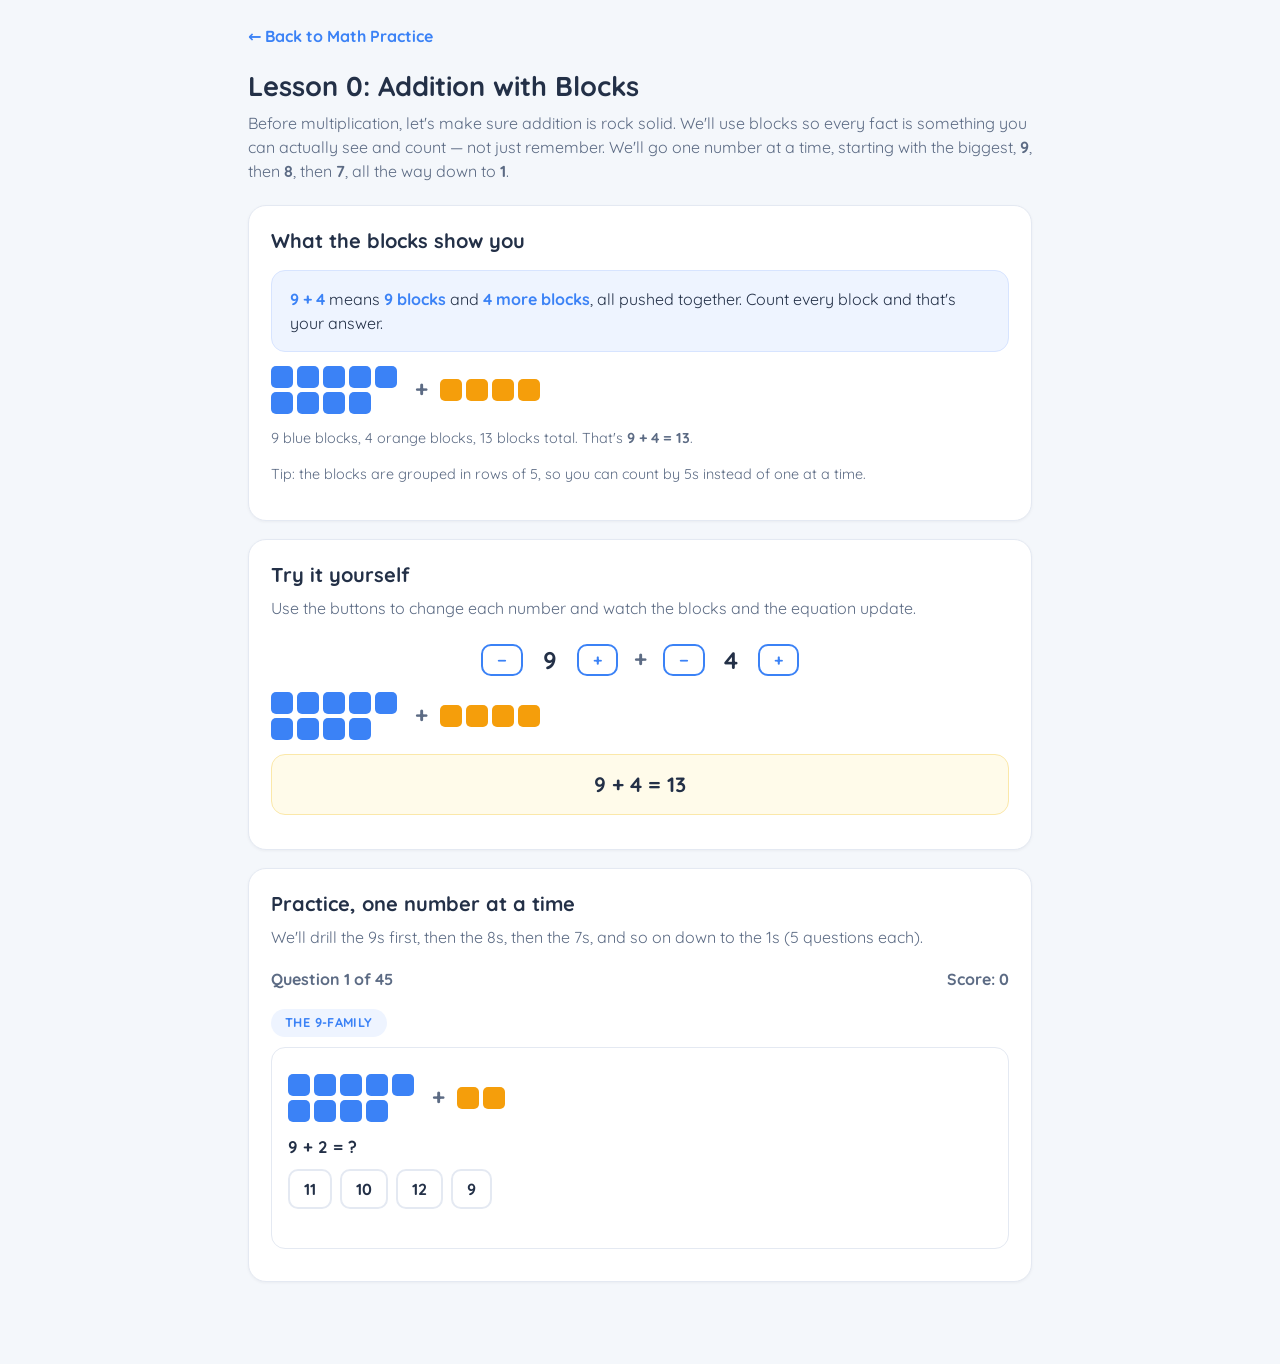
==== lesson0-addition-blocks.html @ 050c841b "Add Lesson 0: addition with blocks (Kumon-style drills) and list it on the hub Co-Authored-By: Claud" ====
<!DOCTYPE html>
<html lang="en">
<head>
<meta charset="UTF-8">
<meta name="viewport" content="width=device-width, initial-scale=1.0">
<title>Addition with Blocks — Amara's Math Practice</title>
<link rel="preconnect" href="https://fonts.googleapis.com">
<link href="https://fonts.googleapis.com/css2?family=Quicksand:wght@500;700&display=swap" rel="stylesheet">
<link rel="stylesheet" href="styles.css">
</head>
<body>
<div class="wrap">
  <div class="topnav"><a class="back" href="index.html">&larr; Back to Math Practice</a></div>
  <h1>Lesson 0: Addition with Blocks</h1>
  <p class="sub">Before multiplication, let's make sure addition is rock solid. We'll use blocks so every fact is
  something you can actually see and count — not just remember. We'll go one number at a time, starting with the
  biggest, <b>9</b>, then <b>8</b>, then <b>7</b>, all the way down to <b>1</b>.</p>

  <div class="card">
    <h2 style="margin-top:0">What the blocks show you</h2>
    <div class="explain">
      <b>9 + 4</b> means <b>9 blocks</b> and <b>4 more blocks</b>, all pushed together. Count every block and
      that's your answer.
    </div>
    <div id="demo-blocks"></div>
    <p style="color:var(--sub);font-size:.9rem">9 blue blocks, 4 orange blocks, 13 blocks total. That's <b>9 + 4 = 13</b>.</p>
    <p style="color:var(--sub);font-size:.9rem">Tip: the blocks are grouped in rows of 5, so you can count by 5s instead of one at a time.</p>
  </div>

  <div class="card">
    <h2 style="margin-top:0">Try it yourself</h2>
    <p class="sub" style="margin-top:-4px">Use the buttons to change each number and watch the blocks and the equation update.</p>
    <div class="stepper-row">
      <div class="stepper">
        <button class="btn ghost" onclick="changeTry('a',-1)">&minus;</button>
        <span id="tryAVal">9</span>
        <button class="btn ghost" onclick="changeTry('a',1)">+</button>
      </div>
      <div class="block-plus">+</div>
      <div class="stepper">
        <button class="btn ghost" onclick="changeTry('b',-1)">&minus;</button>
        <span id="tryBVal">4</span>
        <button class="btn ghost" onclick="changeTry('b',1)">+</button>
      </div>
    </div>
    <div id="tryBlocks"></div>
    <div class="example" id="tryEquation" style="text-align:center;font-size:1.3rem;font-weight:800">9 + 4 = 13</div>
  </div>

  <div class="card">
    <h2 style="margin-top:0">Practice, one number at a time</h2>
    <p style="color:var(--sub);margin-top:-4px">We'll drill the 9s first, then the 8s, then the 7s, and so on down to the 1s (5 questions each).</p>
    <div class="progress-strip">
      <span id="qcount">Question 1 of 45</span>
      <span id="scorecount">Score: 0</span>
    </div>
    <div class="section-label" id="sectionLabel"></div>
    <div class="qcard">
      <div id="qDemo"></div>
      <div class="qtext" id="qtext"></div>
      <div class="choices" id="choices"></div>
      <div class="qfeedback" id="feedback"></div>
    </div>
    <div style="text-align:right">
      <button class="btn" id="nextBtn" style="display:none" onclick="nextQuestion()">Next &rarr;</button>
    </div>
    <div class="done-banner" id="doneBanner"></div>
  </div>
</div>

<script src="common.js"></script>
<script>
renderAdditionBlocks(document.getElementById('demo-blocks'), 9, 4);

// "Try it yourself" stepper demo
let tryA = 9, tryB = 4;
function renderTry(){
  document.getElementById('tryAVal').textContent = tryA;
  document.getElementById('tryBVal').textContent = tryB;
  renderAdditionBlocks(document.getElementById('tryBlocks'), tryA, tryB);
  document.getElementById('tryEquation').textContent = `${tryA} + ${tryB} = ${tryA + tryB}`;
}
function changeTry(which, delta){
  if(which === 'a') tryA = Math.min(9, Math.max(1, tryA + delta));
  else tryB = Math.min(9, Math.max(1, tryB + delta));
  renderTry();
}
renderTry();

// Kumon-style drill: one "family" (the bigger addend) at a time, 9 down to 1,
// 5 questions per family, biggest number first.
const questions = [
  {a:9,b:2},{a:9,b:5},{a:9,b:1},{a:9,b:7},{a:9,b:9},
  {a:8,b:3},{a:8,b:6},{a:8,b:1},{a:8,b:8},{a:8,b:4},
  {a:7,b:4},{a:7,b:2},{a:7,b:7},{a:7,b:9},{a:7,b:5},
  {a:6,b:5},{a:6,b:3},{a:6,b:8},{a:6,b:1},{a:6,b:6},
  {a:5,b:6},{a:5,b:2},{a:5,b:9},{a:5,b:4},{a:5,b:5},
  {a:4,b:7},{a:4,b:3},{a:4,b:8},{a:4,b:5},{a:4,b:4},
  {a:3,b:8},{a:3,b:4},{a:3,b:9},{a:3,b:6},{a:3,b:3},
  {a:2,b:9},{a:2,b:5},{a:2,b:7},{a:2,b:8},{a:2,b:2},
  {a:1,b:9},{a:1,b:8},{a:1,b:6},{a:1,b:4},{a:1,b:1},
].map(q => ({...q, family: q.a, sum: q.a + q.b}));

function mkChoices(correct){
  const pool = [correct];
  for(const d of [-2,-1,1,2,3,-3]){
    if(pool.length >= 4) break;
    const v = correct + d;
    if(v >= 0 && !pool.includes(v)) pool.push(v);
  }
  return pool;
}

let idx = 0, score = 0, answered = false;
const LESSON_KEY = 'lesson0', TOTAL = questions.length;

function shuffle(arr){
  const a = arr.slice();
  for(let i=a.length-1;i>0;i--){
    const j = Math.floor(Math.random()*(i+1));
    [a[i],a[j]] = [a[j],a[i]];
  }
  return a;
}

function renderQuestion(){
  answered = false;
  const item = questions[idx];
  document.getElementById('qcount').textContent = `Question ${idx+1} of ${TOTAL}`;
  document.getElementById('scorecount').textContent = `Score: ${score}`;
  const isFirstOfFamily = idx === 0 || questions[idx-1].family !== item.family;
  if(isFirstOfFamily){
    document.getElementById('sectionLabel').textContent = `The ${item.family}-Family`;
  }
  renderAdditionBlocks(document.getElementById('qDemo'), item.a, item.b);
  document.getElementById('qtext').textContent = `${item.a} + ${item.b} = ?`;
  document.getElementById('feedback').textContent = '';
  document.getElementById('feedback').className = 'qfeedback';
  document.getElementById('nextBtn').style.display = 'none';
  const choicesEl = document.getElementById('choices');
  choicesEl.innerHTML = '';
  shuffle(mkChoices(item.sum)).forEach(c=>{
    const btn = document.createElement('button');
    btn.className = 'choice';
    btn.textContent = c;
    btn.onclick = () => selectAnswer(c, btn);
    choicesEl.appendChild(btn);
  });
}

function selectAnswer(value, btn){
  if(answered) return;
  answered = true;
  const item = questions[idx];
  const feedback = document.getElementById('feedback');
  const allBtns = document.querySelectorAll('#choices .choice');
  allBtns.forEach(b=>{
    if(parseInt(b.textContent,10) === item.sum) b.classList.add('correct');
  });
  if(value === item.sum){
    score++;
    btn.classList.add('correct');
    feedback.textContent = `Correct! ${item.a} + ${item.b} = ${item.sum}.`;
    feedback.className = 'qfeedback ok';
  } else {
    btn.classList.add('wrong');
    feedback.textContent = `Not quite — ${item.a} + ${item.b} = ${item.sum}. Count the blocks again.`;
    feedback.className = 'qfeedback no';
  }
  document.getElementById('scorecount').textContent = `Score: ${score}`;
  document.getElementById('nextBtn').style.display = 'inline-block';
  document.getElementById('nextBtn').textContent = (idx === TOTAL-1) ? 'Finish' : 'Next →';
}

function nextQuestion(){
  idx++;
  if(idx >= TOTAL){
    finish();
    return;
  }
  renderQuestion();
}

function finish(){
  document.querySelector('.qcard').style.display = 'none';
  document.getElementById('nextBtn').style.display = 'none';
  document.getElementById('sectionLabel').style.display = 'none';
  document.getElementById('qcount').textContent = 'Done!';
  const rec = mathSave(LESSON_KEY, score, TOTAL);
  const banner = document.getElementById('doneBanner');
  banner.style.display = 'block';
  banner.innerHTML = `You scored ${score} / ${TOTAL} (best so far: ${rec.best} / ${TOTAL}).<br>
    <a class="btn green" style="margin-top:10px" href="lesson1-multiplication-review.html">Continue to Lesson 1: Multiplication Review &rarr;</a>`;
}

renderQuestion();
</script>
</body>
</html>
---- styles.css ----
:root{
  --bg:#f4f7fb;
  --card:#ffffff;
  --ink:#233047;
  --sub:#5c6b84;
  --blue:#3b82f6;
  --teal:#0ea5a3;
  --purple:#8b5cf6;
  --amber:#f59e0b;
  --green:#22c55e;
  --red:#ef4444;
  --line:#e4e9f2;
  --radius:18px;
}
*{box-sizing:border-box}
body{
  margin:0;
  font-family:'Quicksand',system-ui,-apple-system,Segoe UI,Arial,sans-serif;
  background:var(--bg);
  color:var(--ink);
  line-height:1.5;
}
.wrap{max-width:820px;margin:0 auto;padding:24px 18px 64px}
h1{font-size:1.7rem;margin:0 0 4px}
h2{font-size:1.25rem;margin:28px 0 10px}
.sub{color:var(--sub);margin:0 0 22px}
a{color:var(--blue)}
.topnav{display:flex;justify-content:space-between;align-items:center;margin-bottom:18px}
.topnav a.back{font-weight:700;text-decoration:none;color:var(--blue)}

.card{
  background:var(--card);
  border:1px solid var(--line);
  border-radius:var(--radius);
  padding:20px 22px;
  margin-bottom:18px;
  box-shadow:0 1px 3px rgba(30,41,59,.05);
}

/* hub lesson cards */
.lesson{
  display:flex;
  align-items:center;
  gap:16px;
  text-decoration:none;
  color:inherit;
}
.lesson-num{
  flex:0 0 auto;
  width:44px;height:44px;border-radius:50%;
  display:flex;align-items:center;justify-content:center;
  font-weight:800;font-size:1.1rem;color:#fff;
}
.lesson-body{flex:1}
.lesson-body h3{margin:0 0 4px;font-size:1.1rem}
.lesson-body p{margin:0;color:var(--sub);font-size:.92rem}
.bar-track{background:#eef1f7;border-radius:99px;height:10px;margin-top:10px;overflow:hidden}
.bar-fill{background:var(--green);height:100%;width:0%;transition:width .4s}
.bar-label{font-size:.8rem;color:var(--sub);margin-top:4px}

/* explanation blocks */
.explain{background:#eef4ff;border:1px solid #d7e4ff;border-radius:14px;padding:16px 18px;margin:14px 0}
.explain b{color:var(--blue)}
.example{background:#fffbea;border:1px solid #fbe8a9;border-radius:14px;padding:14px 18px;margin:14px 0}

/* equal-groups visual for division: dashed boxes of picture-icon spans */
.groups{display:flex;flex-wrap:wrap;gap:14px;margin:14px 0}
.group{
  background:#fff;border:2px dashed #b9c6de;border-radius:12px;
  padding:10px 12px;display:flex;flex-wrap:wrap;gap:6px;max-width:160px;
  font-size:1.5rem;line-height:1;
}

/* fact family box */
.fact-house{
  display:grid;grid-template-columns:1fr 1fr;gap:8px;
  background:#f5f0ff;border:1px solid #ded0ff;border-radius:14px;padding:14px 16px;margin:14px 0;
}
.fact-house div{font-weight:700;font-size:1.05rem;color:var(--purple)}

/* practice questions */
.qcard{border:1px solid var(--line);border-radius:14px;padding:14px 16px;margin-bottom:12px}
.qtext{font-weight:700;font-size:1.05rem;margin-bottom:10px}
.choices{display:flex;flex-wrap:wrap;gap:8px}
.choice{
  border:2px solid var(--line);background:#fff;border-radius:10px;
  padding:8px 14px;font-weight:700;cursor:pointer;font-size:1rem;
  font-family:inherit;color:var(--ink);
}
.choice:hover{border-color:var(--blue)}
.choice.correct{background:#e8f9ee;border-color:var(--green);color:#15803d}
.choice.wrong{background:#fdeaea;border-color:var(--red);color:#b91c1c}
.qfeedback{margin-top:8px;font-weight:700;font-size:.92rem;min-height:1.2em}
.qfeedback.ok{color:#15803d}
.qfeedback.no{color:#b91c1c}

.progress-strip{display:flex;justify-content:space-between;align-items:center;margin:18px 0;font-weight:700;color:var(--sub)}
.section-label{
  display:inline-block;background:#eef4ff;color:var(--blue);font-weight:800;font-size:.8rem;
  letter-spacing:.03em;text-transform:uppercase;border-radius:99px;padding:4px 14px;margin-bottom:10px;
}

/* matching game */
.match-wrap{display:flex;gap:28px;justify-content:center;flex-wrap:wrap;margin:14px 0}
.match-col{display:flex;flex-direction:column;gap:10px;min-width:110px}
.match-btn{
  border:2px solid var(--line);background:#fff;border-radius:10px;
  padding:10px 16px;font-weight:700;cursor:pointer;font-size:1rem;
  font-family:inherit;color:var(--ink);transition:background .15s,border-color .15s;
}
.match-btn:disabled{cursor:default}
.match-btn.selected{border-color:var(--blue);background:#eef4ff}
.match-btn.correct{border-color:var(--green);background:#e8f9ee;color:#15803d}
.match-btn.wrong{border-color:var(--red);background:#fdeaea;color:#b91c1c}
.match-status{text-align:center;font-weight:700;color:var(--sub);margin-top:10px;min-height:1.2em}

/* "build it" manipulative: tap-to-place stars into boxes */
.build-wrap{margin:10px 0}
.build-pool{display:flex;flex-wrap:wrap;gap:8px;margin:8px 0;min-height:38px}
.build-pool-item{font-size:1.6rem;line-height:1}
.build-boxes{display:flex;flex-wrap:wrap;gap:16px;margin:10px 0}
.build-box{
  border:3px dashed #b9c6de;border-radius:14px;padding:10px 12px;max-width:190px;
  display:flex;flex-wrap:wrap;gap:6px;cursor:pointer;background:#fff;
  transition:border-color .15s,background .15s;
}
.build-box:hover{border-color:var(--blue)}
.build-box.full{border-color:var(--green);background:#f0fdf4;cursor:default}
.build-box.shake{border-color:var(--red)}
.build-slot{width:32px;height:32px;display:flex;align-items:center;justify-content:center;font-size:1.4rem;line-height:1;border-radius:8px}
.build-slot.empty{border:2px dotted #cbd5e1}
.build-status{font-weight:700;color:var(--sub);margin-top:6px;min-height:1.3em}
.build-success{
  display:none;background:#e8f9ee;border:1px solid #bdeecb;border-radius:12px;
  padding:12px 16px;margin-top:10px;font-weight:700;color:#15803d;
}

/* array-grid: rows x cols of picture icons, visualizing a multiplication fact */
.array-grid{display:grid;gap:5px;margin:6px 0 14px;max-width:100%}
.array-cell{
  aspect-ratio:1/1;display:flex;align-items:center;justify-content:center;
  font-size:clamp(14px,5vw,22px);line-height:1;
}

/* missing-number placeholder box */
.mbox{
  display:inline-flex;align-items:center;justify-content:center;
  min-width:32px;height:32px;border:2px dashed var(--purple);border-radius:8px;
  color:var(--purple);font-weight:800;background:#f5f0ff;padding:0 4px;
}
/* addition blocks: two colored groups of unit squares, wrapped every 5 for counting */
.addend-blocks{display:flex;align-items:center;gap:12px;flex-wrap:wrap;margin:12px 0}
.block-group{display:flex;flex-wrap:wrap;gap:4px;max-width:132px}
.block{width:22px;height:22px;border-radius:5px}
.block-a{background:var(--blue)}
.block-b{background:var(--amber)}
.block-plus{font-size:1.4rem;font-weight:800;color:var(--sub)}

/* number stepper for the "try it yourself" addition demo */
.stepper-row{display:flex;align-items:center;justify-content:center;gap:16px;margin:14px 0}
.stepper{display:flex;align-items:center;gap:10px}
.stepper span{display:inline-block;min-width:1.4em;text-align:center;font-size:1.5rem;font-weight:800}
.stepper .btn{padding:6px 14px;line-height:1}

.btn{
  display:inline-block;background:var(--blue);color:#fff;border:none;border-radius:10px;
  padding:10px 18px;font-weight:700;font-size:1rem;cursor:pointer;text-decoration:none;font-family:inherit;
}
.btn.ghost{background:#fff;color:var(--blue);border:2px solid var(--blue)}
.btn.green{background:var(--green)}
.done-banner{display:none;background:#e8f9ee;border:1px solid #bdeecb;border-radius:14px;padding:16px 18px;margin-top:16px;font-weight:700;color:#15803d}
footer.foot{text-align:center;color:var(--sub);font-size:.85rem;margin-top:30px}
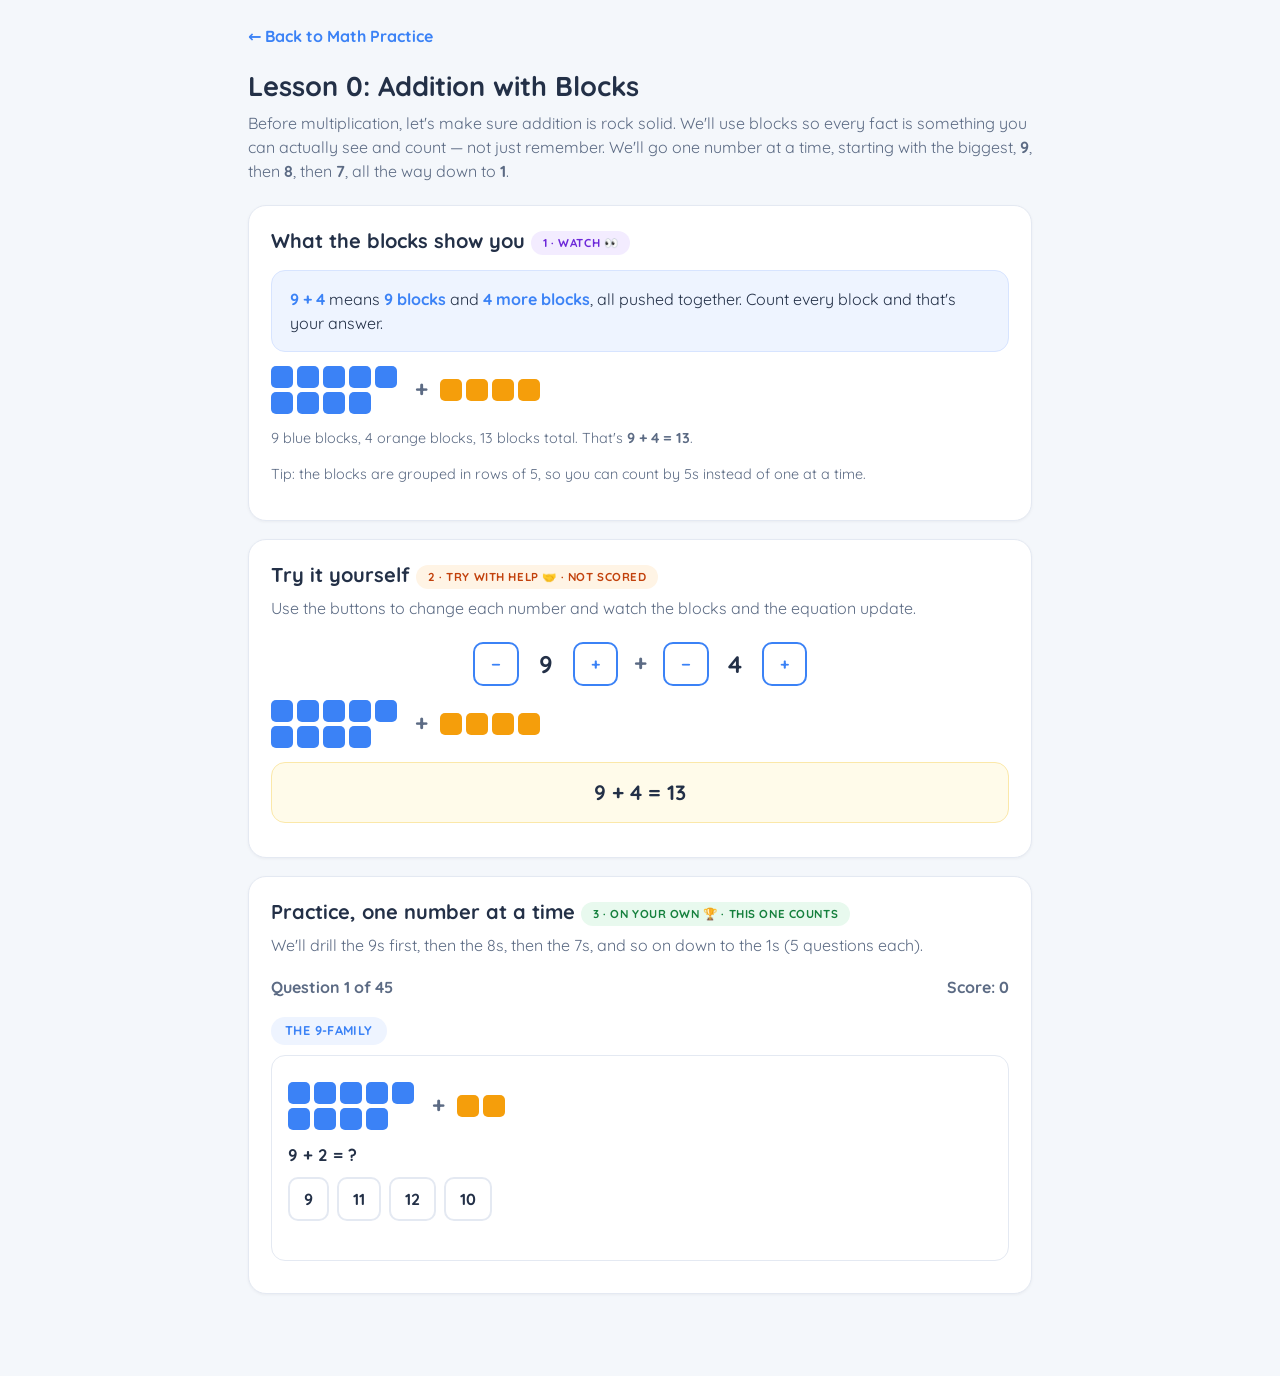
==== commit e2e69d8d: "Scaffold tags, kid-level copy, feedback and hint fixes across lessons 0-8 Co-Authored-By: Claude Fab" ====
--- a/lesson0-addition-blocks.html
+++ b/lesson0-addition-blocks.html
@@ -17,7 +17,7 @@
   biggest, <b>9</b>, then <b>8</b>, then <b>7</b>, all the way down to <b>1</b>.</p>
 
   <div class="card">
-    <h2 style="margin-top:0">What the blocks show you</h2>
+    <h2 style="margin-top:0">What the blocks show you <span class="stage watch">1 · Watch 👀</span></h2>
     <div class="explain">
       <b>9 + 4</b> means <b>9 blocks</b> and <b>4 more blocks</b>, all pushed together. Count every block and
       that's your answer.
@@ -28,7 +28,7 @@
   </div>
 
   <div class="card">
-    <h2 style="margin-top:0">Try it yourself</h2>
+    <h2 style="margin-top:0">Try it yourself <span class="stage help">2 · Try with help 🤝 · not scored</span></h2>
     <p class="sub" style="margin-top:-4px">Use the buttons to change each number and watch the blocks and the equation update.</p>
     <div class="stepper-row">
       <div class="stepper">
@@ -48,7 +48,7 @@
   </div>
 
   <div class="card">
-    <h2 style="margin-top:0">Practice, one number at a time</h2>
+    <h2 style="margin-top:0">Practice, one number at a time <span class="stage own">3 · On your own 🏆 · this one counts</span></h2>
     <p style="color:var(--sub);margin-top:-4px">We'll drill the 9s first, then the 8s, then the 7s, and so on down to the 1s (5 questions each).</p>
     <div class="progress-strip">
       <span id="qcount">Question 1 of 45</span>
--- a/styles.css
+++ b/styles.css
@@ -6,6 +6,11 @@
   --blue:#3b82f6;
   --teal:#0ea5a3;
   --purple:#8b5cf6;
+  --indigo:#6d28d9;
+  --orange:#ea580c;
+  --gold:#ca8a04;
+  --crimson:#be123c;
+  --pink:#db2777;
   --amber:#f59e0b;
   --green:#22c55e;
   --red:#ef4444;
@@ -58,6 +63,16 @@
 .bar-fill{background:var(--green);height:100%;width:0%;transition:width .4s}
 .bar-label{font-size:.8rem;color:var(--sub);margin-top:4px}
 
+/* stage tags on card headings: 1 Watch / 2 Try with help / 3 On your own (shared by every lesson) */
+.card h2{flex-wrap:wrap}
+.stage{
+  display:inline-block;font-size:.72rem;font-weight:800;letter-spacing:.05em;text-transform:uppercase;
+  border-radius:99px;padding:4px 12px;margin-left:auto;white-space:nowrap;vertical-align:middle;line-height:1.4;
+}
+.stage.watch{background:#f3ecff;color:#6d28d9}
+.stage.help{background:#fff4e5;color:#c2410c}
+.stage.own{background:#e8f9ee;color:#15803d}
+
 /* explanation blocks */
 .explain{background:#eef4ff;border:1px solid #d7e4ff;border-radius:14px;padding:16px 18px;margin:14px 0}
 .explain b{color:var(--blue)}
@@ -85,7 +100,7 @@
 .choice{
   border:2px solid var(--line);background:#fff;border-radius:10px;
   padding:8px 14px;font-weight:700;cursor:pointer;font-size:1rem;
-  font-family:inherit;color:var(--ink);
+  font-family:inherit;color:var(--ink);min-height:44px;
 }
 .choice:hover{border-color:var(--blue)}
 .choice.correct{background:#e8f9ee;border-color:var(--green);color:#15803d}
@@ -160,7 +175,7 @@
 .stepper-row{display:flex;align-items:center;justify-content:center;gap:16px;margin:14px 0}
 .stepper{display:flex;align-items:center;gap:10px}
 .stepper span{display:inline-block;min-width:1.4em;text-align:center;font-size:1.5rem;font-weight:800}
-.stepper .btn{padding:6px 14px;line-height:1}
+.stepper .btn{padding:10px 16px;min-height:44px;line-height:1}
 
 .btn{
   display:inline-block;background:var(--blue);color:#fff;border:none;border-radius:10px;
@@ -170,3 +185,68 @@
 .btn.green{background:var(--green)}
 .done-banner{display:none;background:#e8f9ee;border:1px solid #bdeecb;border-radius:14px;padding:16px 18px;margin-top:16px;font-weight:700;color:#15803d}
 footer.foot{text-align:center;color:var(--sub);font-size:.85rem;margin-top:30px}
+
+/* number line with hop arcs (renderNumberLineHops) */
+.numline{width:100%;height:auto;margin:10px 0}
+
+/* area/box model for big-number division (renderAreaBox) */
+.areabox{display:flex;align-items:stretch;gap:0;margin:12px 0;flex-wrap:wrap}
+.areabox .div{
+  background:var(--purple);color:#fff;font-weight:800;font-size:1.25rem;
+  display:flex;align-items:center;justify-content:center;
+  min-width:48px;padding:10px 12px;border-radius:12px 0 0 12px;margin-top:30px;
+}
+.areabox .box{
+  border:3px solid var(--purple);min-width:84px;padding:10px 12px;text-align:center;
+  font-weight:800;font-size:1.25rem;background:#fff;position:relative;margin-top:30px;
+}
+.areabox .box + .box{border-left:none}
+.areabox .box .top{position:absolute;top:-30px;left:0;right:0;font-size:1rem;color:var(--purple)}
+.areabox .rem{
+  align-self:center;margin:30px 0 0 10px;background:var(--amber);color:#fff;
+  font-weight:800;font-size:.85rem;border-radius:99px;padding:3px 10px;
+}
+.areabox .sum{width:100%;font-weight:800;margin-top:34px;color:var(--purple);font-size:1.1rem}
+
+/* partial-quotients ("Big 7") ladder (renderChunkLadder) */
+.ladder{display:grid;grid-template-columns:auto auto;gap:4px 18px;font-weight:700;font-size:1.15rem;justify-content:start;margin:12px 0}
+.ladder .num{text-align:right;min-width:70px}
+.ladder .sub{color:var(--red)}
+.ladder .note{color:var(--sub);font-size:.95rem;align-self:center}
+.ladder .line{border-top:2px solid var(--ink)}
+.ladder .total{color:var(--purple)}
+
+/* chunk-taking buttons (initChunkActivity) */
+.chunk-btns{display:flex;flex-wrap:wrap;margin:6px 0}
+.chunk-btn{margin:4px}
+.chunk-btn:disabled{opacity:.5;cursor:default}
+.chunk-btn.shake{animation:nestshake .4s;background:var(--red)}
+
+/* standard long division "scroll" (renderLongDivision) */
+.longdiv{display:inline-grid;font-family:'Quicksand',monospace;font-weight:800;font-size:1.35rem;gap:2px 0;margin:12px 0}
+.longdiv .cell{min-width:1.1em;text-align:center;padding:2px 4px}
+.longdiv .quot{color:var(--purple)}
+.longdiv .divisor{padding-right:6px}
+.longdiv .bracket{border-left:3px solid var(--ink);border-top:3px solid var(--ink)}
+.longdiv .bracket-top{border-top:3px solid var(--ink)}
+.longdiv .prod{color:var(--teal)}
+.longdiv .subline{border-top:2px solid var(--ink)}
+.longdiv .bring{color:var(--amber)}
+.longdiv .rem{color:#b45309}
+.longdiv .now{background:#fff4e5;border-radius:6px}
+.longdiv .now::before{content:'\25B6';font-size:.6em;margin-right:2px;color:var(--amber)}
+.longdiv .now + .now::before{content:none}
+
+/* fractions (Lesson 8): bar, pie, number line */
+.fbar-label{font-weight:800;margin-bottom:8px}
+.fbar{display:flex;border:3px solid var(--ink);border-radius:8px;overflow:hidden;height:44px;margin:8px 0;max-width:420px;background:#fff}
+.fbar .part{flex:1;border-right:2px solid var(--ink)}
+.fbar .part:last-child{border-right:0}
+.fbar .part.on{background:var(--purple)}
+.fbar .part.tappable{cursor:pointer}
+.fbar .part.tappable:hover{box-shadow:inset 0 0 0 3px rgba(139,92,246,.35)}
+.fpie{display:block;max-width:100%;height:auto}
+.fline{width:100%;max-width:520px;height:auto;margin:10px 0}
+.fline-wrap{display:block;max-width:520px;border-radius:12px}
+.fline-wrap.shake{animation:nestshake .4s}
+.fline-tick:hover line{stroke:var(--purple);stroke-width:4}
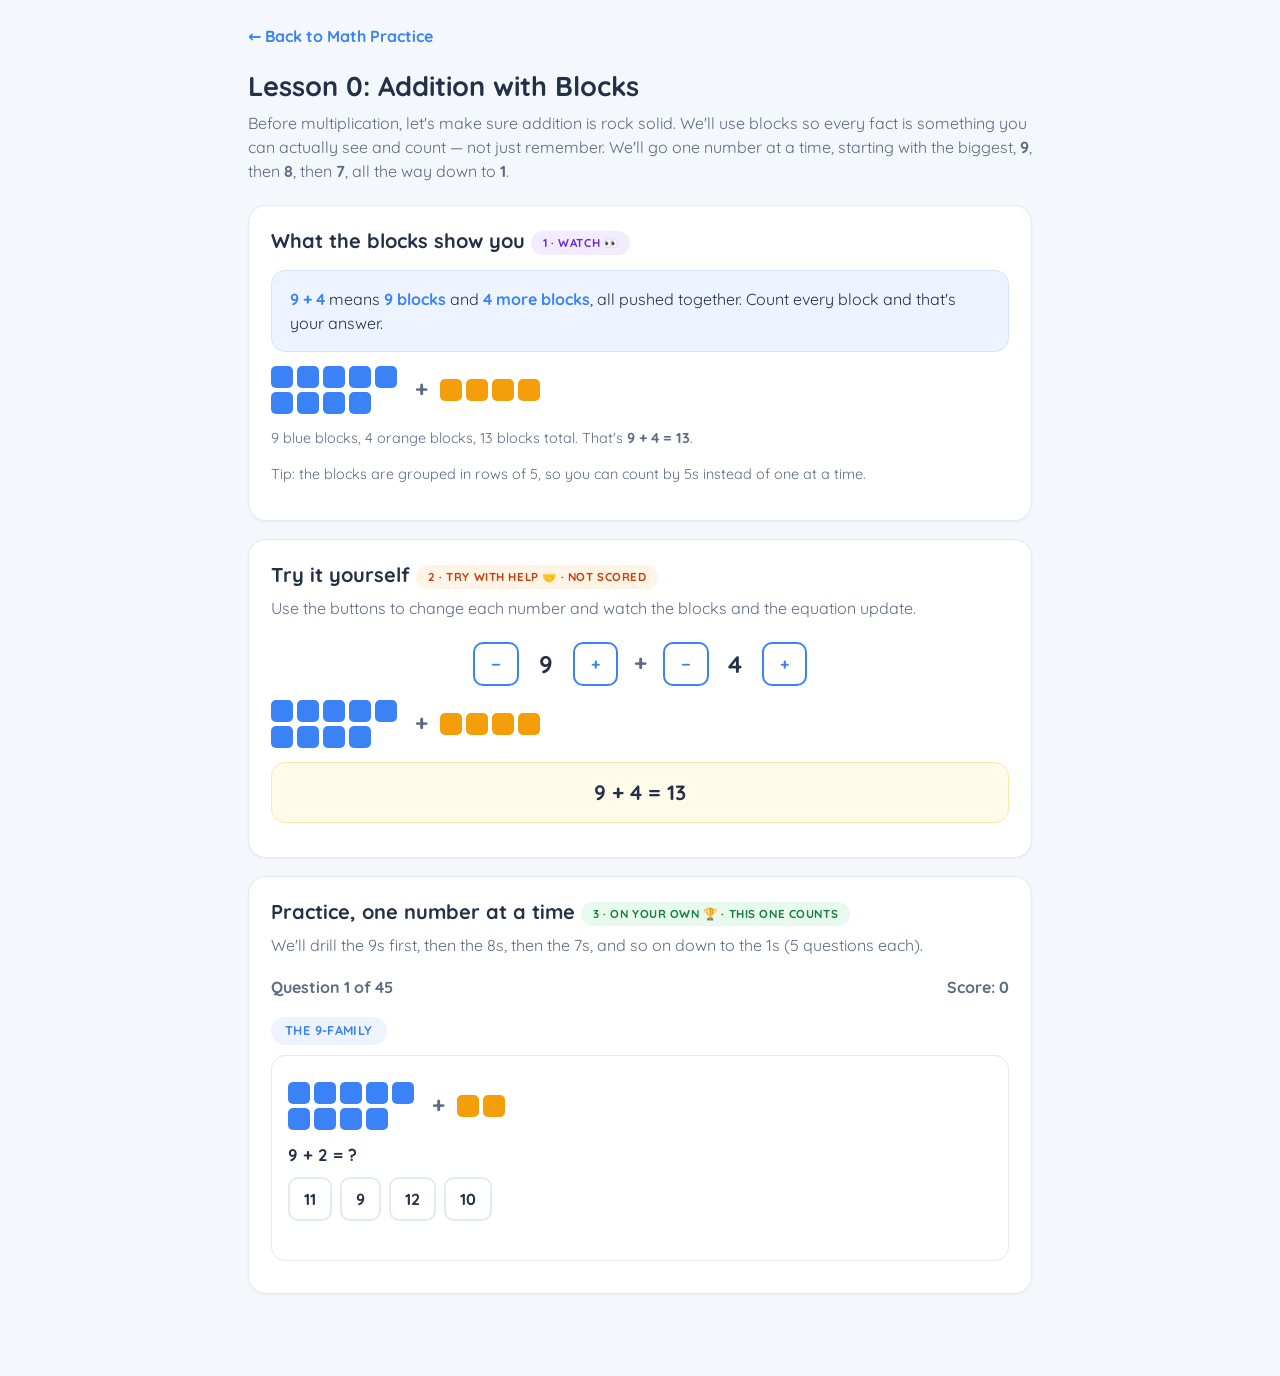
==== commit 641fa5ab: "Add Lesson 0b: Subtraction with Blocks (take-away blocks, count back, jump to 10, think addition) Ne" ====
--- a/lesson0-addition-blocks.html
+++ b/lesson0-addition-blocks.html
@@ -190,7 +190,7 @@
   const banner = document.getElementById('doneBanner');
   banner.style.display = 'block';
   banner.innerHTML = `You scored ${score} / ${TOTAL} (best so far: ${rec.best} / ${TOTAL}).<br>
-    <a class="btn green" style="margin-top:10px" href="lesson1-multiplication-review.html">Continue to Lesson 1: Multiplication Review &rarr;</a>`;
+    <a class="btn green" style="margin-top:10px" href="lesson0b-subtraction-blocks.html">Continue to Lesson 0b: Subtraction with Blocks &rarr;</a>`;
 }
 
 renderQuestion();
--- a/styles.css
+++ b/styles.css
@@ -12,6 +12,7 @@
   --crimson:#be123c;
   --pink:#db2777;
   --amber:#f59e0b;
+  --cyan:#0891b2;
   --green:#22c55e;
   --red:#ef4444;
   --line:#e4e9f2;
@@ -250,3 +251,30 @@
 .fline-wrap{display:block;max-width:520px;border-radius:12px}
 .fline-wrap.shake{animation:nestshake .4s}
 .fline-tick:hover line{stroke:var(--purple);stroke-width:4}
+
+/* ---- Subtraction with blocks (Lesson 0b) ---- */
+.block{position:relative}
+.block-group.wide{max-width:270px}
+.block-group.wide .block:nth-child(10n+6){margin-left:10px}
+.block-group.md{gap:6px;max-width:406px}
+.block-group.md .block{width:34px;height:34px;border-radius:8px}
+.block-group.md .block:nth-child(10n+6){margin-left:12px}
+.block-group.lg{gap:6px;max-width:506px}
+.block-group.lg .block{width:44px;height:44px;border-radius:9px}
+.block-group.lg .block:nth-child(10n+6){margin-left:12px}
+.block.block-gone{background:#e2e8f0;box-shadow:inset 0 0 0 2px #cbd5e1}
+.block.block-gone::after{content:'✕';position:absolute;inset:0;display:flex;align-items:center;justify-content:center;font-size:15px;font-weight:800;color:var(--red);line-height:1}
+.block-group.md .block-gone::after{font-size:22px}
+.block-group.lg .block-gone::after{font-size:28px}
+.block.tappable{cursor:pointer;transition:transform .12s}
+.block.tappable:hover{transform:scale(1.08);box-shadow:0 0 0 3px rgba(59,130,246,.4)}
+.block.tappable.block-gone:hover{box-shadow:inset 0 0 0 2px #cbd5e1,0 0 0 3px rgba(239,68,68,.35)}
+.block-group.shake{animation:blockshake .4s}
+@keyframes blockshake{0%,100%{transform:translateX(0)}25%{transform:translateX(-7px)}75%{transform:translateX(7px)}}
+.take-caption{width:100%;color:var(--sub);font-weight:700;font-size:.95rem}
+.fact-family{display:grid;grid-template-columns:repeat(auto-fit,minmax(150px,1fr));gap:10px;margin:10px 0}
+.fact-family .fact{background:#fffbea;border:1px solid #fbe8a9;border-radius:12px;padding:12px;text-align:center;font-weight:800;font-size:1.25rem}
+.fact-family .fact.sub{background:#eef4ff;border-color:#d7e4ff}
+.fact-family .fact small{display:block;font-size:.8rem;font-weight:700;color:var(--sub);margin-top:4px}
+.line-pair{display:grid;gap:6px;margin:8px 0}
+.line-pair .line-title{font-weight:800;color:var(--ink)}
